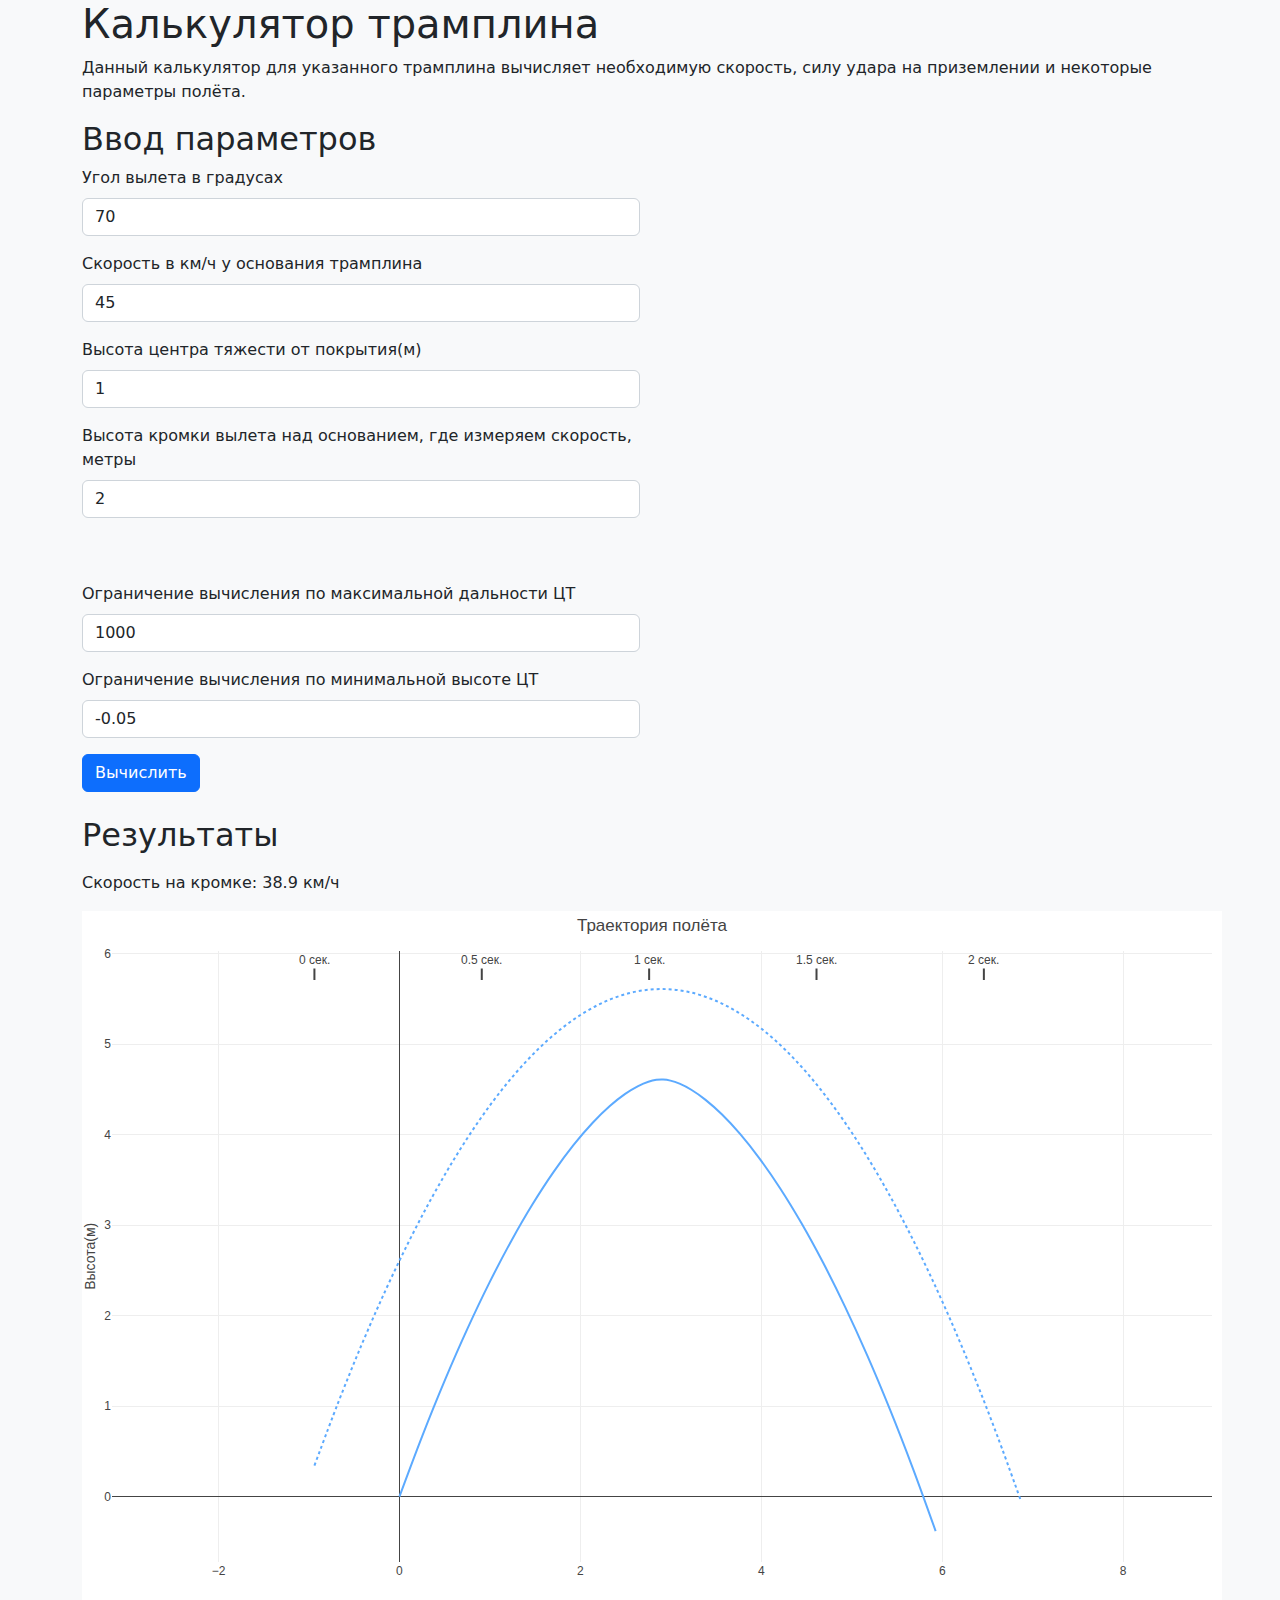
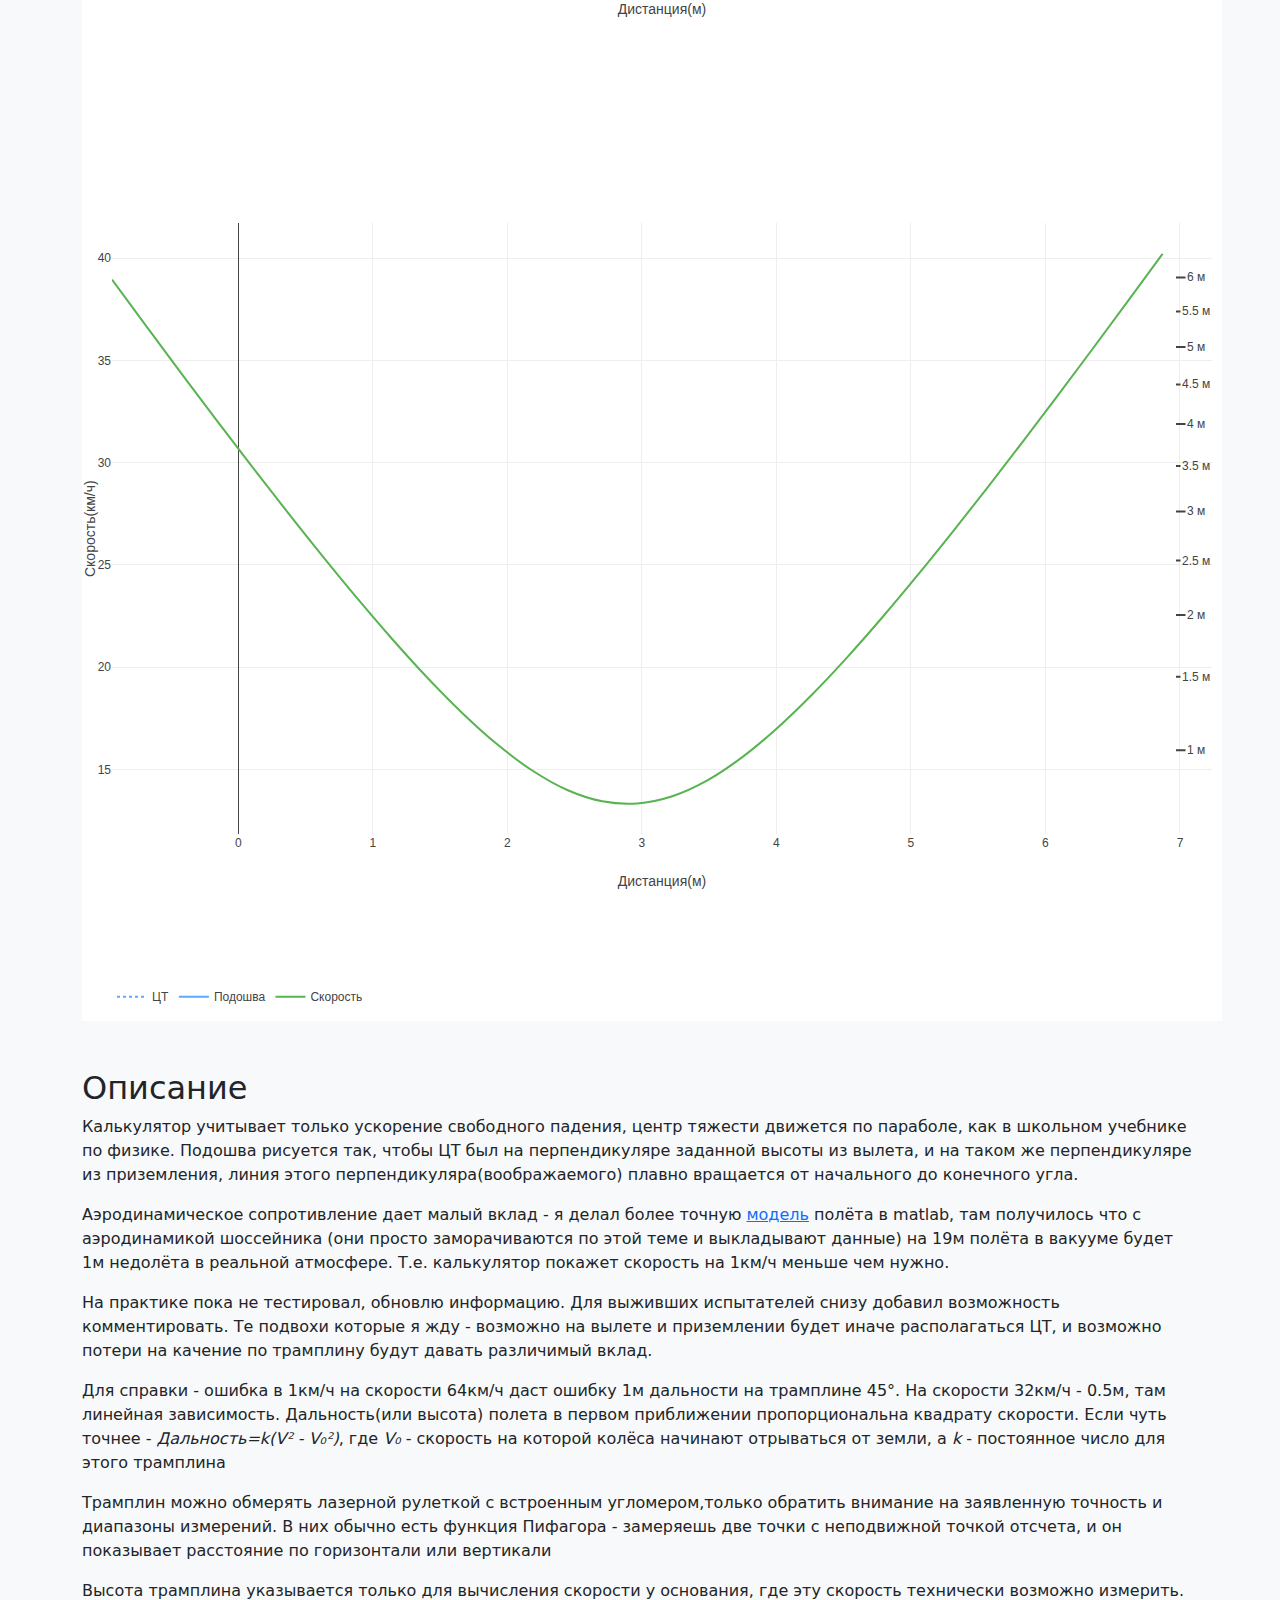
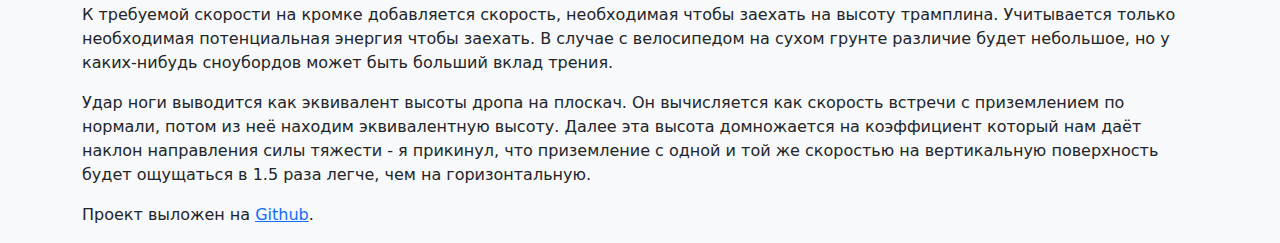
==== details.html @ 56ad5bb2 "Layout вынес в отдельное место" ====
<!doctype html>
<html lang="ru">
<head>
    <meta charset="utf-8">
    <meta name="viewport" content="width=device-width, initial-scale=1">
    <title>Калькулятор трамплина</title>
    <link href="css/bootstrap.min.css" rel="stylesheet">
    <script type="text/javascript" src="js/plotly-2.17.0.min.js"></script>
    <script type="text/javascript" src="js/plotly-locale-ru-latest.js"></script>
    <script type="text/javascript">
        window.addEventListener("orientationchange", function() {
            setTimeout(calculate, 100);
        }, false);

        var G = 9.807;

        function calculate() {
            let rampAngle       = Number(document.getElementById('rampAngle').value);
            let speed           = Number(document.getElementById('speed').value);
            let centerHeight    = Number(document.getElementById('centerHeight').value);
            let rampHeight      = Number(document.getElementById('rampHeight').value);

            let lastX           = Number(document.getElementById('lastX').value);
            let lastY           = Number(document.getElementById('lastY').value);

            rampAngle   = rampAngle * Math.PI/180;

            speed       = speed/3.6;
            speed       = Math.sqrt(speed**2 - 2*G*rampHeight);                     // Падение скорости на трамплине

            let Vhor    = speed * Math.cos(rampAngle);                              // тут смотрим пределы через время
            let t1      = (Math.sin(rampAngle)*centerHeight + lastX)/Vhor;
            let Vvert0  = speed * Math.sin(rampAngle);
            let Hfull   = Math.cos(rampAngle)*centerHeight + Vvert0**2/(2*G) - lastY;
            let t2      = Vvert0/G + Math.sqrt(2*Hfull/G);
            let tres    = Math.min(t1,t2)

            document.getElementById('result_v').innerText   = (speed*3.6).toFixed(1) + " км/ч";

            drawCharts(rampAngle,centerHeight,tres*Vhor,speed);
        }

        function drawCharts(rampAngle,centerHeight,CMDistance,V){
            let steps   = 30;
            let xs = [], ys = [], xsFoot = [], ysFoot = [], speeds = [], tmpX, curAngle, Vvert,tmpV;

            let Vhor    = V * Math.cos(rampAngle);                              // Горизонтальная и начальная вертикальная скорость
            let Vvert0  = V * Math.sin(rampAngle);
            let minV    = V;
            let maxV    = Vhor;

            for(let i = 0; i <= steps; i++){
                tmpX        = (i/steps)*CMDistance;
                xs.push( -Math.sin(rampAngle)*centerHeight + tmpX);
                ys.push(Math.tan(rampAngle)*tmpX - (G/2)*((tmpX**2)/((V*Math.cos(rampAngle))**2)) + Math.cos(rampAngle)*centerHeight);

                Vvert   = Vvert0 - G*(tmpX/Vhor);
                tmpV    = Math.sqrt(Vhor**2 + Vvert**2);
                speeds.push(tmpV*3.6 );
                minV    = Math.min( minV,tmpV);
                maxV    = Math.max( maxV,tmpV);

                curAngle    = Math.atan(Vvert/Vhor) ;
                xsFoot.push(xs.at(-1) + Math.sin(curAngle)*centerHeight);
                ysFoot.push(ys.at(-1) - Math.cos(curAngle)*centerHeight)
            }

            let annotations = [];
            let curT        = 0;
            let annoY       = Math.cos(rampAngle)*centerHeight + Vvert0**2/(2*G) + 0.1;
            let X0          = -Math.sin(rampAngle)*centerHeight;
            do{                                                                     // надписи с секундами
                annotations.push({
                    x: X0 + curT*Vhor ,
                    y: annoY,
                    xref: 'x',
                    yref: 'y',
                    text: curT + ' сек.',
                    showarrow: true,
                    arrowhead: 0,
                    ax: 0,
                    ay: -20
                });
                curT += 0.5;
            }while(curT*Vhor <= CMDistance)

            let annoX   = CMDistance + X0 + 0.1;
            let H       = Math.ceil(minV**2/(2*G)*2)/2;
            while(Math.sqrt(2*G*H) <= maxV) {
                annotations.push({
                    x: annoX,
                    y: Math.sqrt(2*G*H) * 3.6,
                    xref: 'x2',
                    yref: 'y2',
                    text: H + ' м',
                    showarrow: true,
                    arrowhead: 0,
                    ax: 20,
                    ay: 0
                });

                H += 0.5;
            }

            let trajectoryCG = {
                x: xs,
                y: ys,
                mode: 'lines',
                name: 'ЦТ',
                line: {
                    shape: 'spline',
                    dash: 'dot',
                    color: 'rgb(92, 170, 255)',
                    width: 2,
                },
            };

            let trajectoryFoot = {
                x: xsFoot,
                y: ysFoot,
                name: 'Подошва',
                mode: 'lines',
                line: {
                    shape: 'spline',
                    color: 'rgb(92, 170, 255)',
                },
            };

            let speed = {
                x: xs,
                y: speeds,
                mode: 'lines',
                name: 'Скорость',
                line: {
                    shape: 'spline',
                    dash: 'lines',
                    color: 'rgb(88, 179, 81)',
                    width: 2,
                },
                yaxis: 'y2',
                xaxis: 'x2',
            };

            let width   = document.getElementById('mainContainer').scrollWidth;
            let layout  = getLayout(width, annotations);

            let config = {
                scrollZoom: true,
                locale: 'ru',
                displaylogo: false,
                responsive: true,
            }

            Plotly.newPlot("chart", [trajectoryCG, trajectoryFoot, speed], layout ,config);
        }

        function getLayout(width, annotations){
            return {
                grid: {rows: 2, columns: 1, pattern: 'independent'},
                title:"Траектория полёта",
                width: width,
                height: 1.5 * width,
                xaxis: {
                    title: {
                        text: "Дистанция(м)",
                        font: {
                            size: 14,
                        },
                    },
                },
                yaxis: {
                    scaleanchor: "x",
                    scaleratio: 1,
                    title: {
                        text: "Высота(м)",
                        font: {
                            size: 14,
                        },
                    },
                },
                xaxis2: {
                    title: {
                        text: "Дистанция(м)",
                        font: {
                            size: 14,
                        },
                    },
                },
                yaxis2: {
                    title: {
                        text: "Скорость(км/ч)",
                        font: {
                            size: 14,
                        },
                    },
                },
                dragmode: "pan",
                legend: {"orientation": "h"},
                margin: {
                    'l': 30,
                    'r': 10,
                    't': 40,
                    'b': 20,
                },

                annotations: annotations,
            };
        }
    </script>

    <script type="text/javascript" src="https://vk.com/js/api/openapi.js?169"></script>
    <script type="text/javascript">
        VK.init({apiId: 51521172, onlyWidgets: true});
    </script>

    <!-- Yandex.Metrika counter -->
    <script type="text/javascript" >
        (function(m,e,t,r,i,k,a){m[i]=m[i]||function(){(m[i].a=m[i].a||[]).push(arguments)};
            m[i].l=1*new Date();
            for (var j = 0; j < document.scripts.length; j++) {if (document.scripts[j].src === r) { return; }}
            k=e.createElement(t),a=e.getElementsByTagName(t)[0],k.async=1,k.src=r,a.parentNode.insertBefore(k,a)})
        (window, document, "script", "https://mc.yandex.ru/metrika/tag.js", "ym");

        ym(91957766, "init", {
            clickmap:true,
            trackLinks:true,
            accurateTrackBounce:true,
            webvisor:true
        });
    </script>
    <noscript><div><img src="https://mc.yandex.ru/watch/91957766" style="position:absolute; left:-9999px;" alt="" /></div></noscript>
    <!-- /Yandex.Metrika counter -->
</head>
<body class="bg-light" onload="calculate()">
<div class="container-sm" id="mainContainer">
    <h1>Калькулятор трамплина</h1>
    <p>Данный калькулятор для указанного трамплина вычисляет необходимую скорость, силу удара на приземлении и некоторые
    параметры полёта.</p>
    <h2>Ввод параметров</h2>
    <form>
        <div class="mb-3 col-md-9 col-lg-8 col-xl-6">
            <label for="rampAngle" class="form-label">Угол вылета в градусах</label>
            <input type="number" class="form-control" id="rampAngle" value="70">
        </div>
        <div class="mb-3 col-md-9 col-lg-8 col-xl-6">
            <label for="speed" class="form-label">Скорость в км/ч у основания трамплина</label>
            <input type="number" class="form-control" id="speed" value="45">
        </div>
        <div class="mb-3 col-md-9 col-lg-8 col-xl-6">
            <label for="centerHeight" class="form-label">Высота центра тяжести от покрытия(м)</label>
            <input type="number" class="form-control" id="centerHeight" value="1">
        </div>
        <div class="mb-3 col-md-9 col-lg-8 col-xl-6">
            <label for="rampHeight" class="form-label">Высота кромки вылета над основанием, где измеряем скорость, метры</label>
            <input type="number" class="form-control" id="rampHeight" value="2">
        </div>

        <br><br>
        <div class="mb-3 col-md-9 col-lg-8 col-xl-6">
            <label for="lastX" class="form-label">Ограничение вычисления по максимальной дальности ЦТ</label>
            <input type="number" class="form-control" id="lastX" value="1000">
        </div>
        <div class="mb-3 col-md-9 col-lg-8 col-xl-6">
            <label for="lastY" class="form-label">Ограничение вычисления по минимальной высоте ЦТ</label>
            <input type="number" class="form-control" id="lastY" value="-0.05">
        </div>
        <button type="button" class="btn btn-primary" onclick="calculate();">Вычислить</button>
    </form>

    <h2 class="mt-4">Результаты</h2>

    <div class="mt-3 mb-3"> Скорость на кромке: <span id="result_v"></span></div>

    <div id="chart" class="mb-5"></div>

    <h2 class="mt-4">Описание</h2>
    <p>Калькулятор учитывает только ускорение свободного падения, центр тяжести движется по параболе, как в школьном
    учебнике по физике. Подошва рисуется так, чтобы ЦТ был на перпендикуляре заданной высоты из вылета, и на таком же
    перпендикуляре из приземления, линия этого перпендикуляра(воображаемого) плавно вращается от начального до конечного
    угла.</p>

    <p>Аэродинамическое сопротивление дает малый вклад - я делал более точную
    <a href="https://github.com/notdest/jump-trajectory" target="_blank">модель</a> полёта в matlab, там получилось что
    с аэродинамикой шоссейника (они просто заморачиваются по этой теме и выкладывают данные) на 19м полёта в вакууме будет
    1м недолёта в реальной атмосфере. Т.е. калькулятор покажет скорость на 1км/ч меньше чем нужно.</p>

    <p>На практике пока не тестировал, обновлю информацию. Для выживших испытателей снизу добавил возможность комментировать.
    Те подвохи которые я жду - возможно на вылете и приземлении будет иначе располагаться ЦТ, и возможно потери на качение
    по трамплину будут давать различимый вклад.</p>

    <p>Для справки - ошибка в 1км/ч на скорости 64км/ч даст ошибку 1м дальности на трамплине 45°. На скорости 32км/ч -
    0.5м, там линейная зависимость. Дальность(или высота) полета в первом приближении пропорциональна квадрату скорости.
    Если чуть точнее - <i>Дальность=k(V² - V₀²)</i>, где <i>V₀</i> - скорость на которой колёса начинают отрываться от
    земли, а <i>k</i> - постоянное число для этого трамплина</p>

    <p>Трамплин можно обмерять лазерной рулеткой с встроенным угломером,только обратить внимание на заявленную
    точность и диапазоны измерений. В них обычно есть функция Пифагора - замеряешь две точки с неподвижной точкой отсчета,
    и он показывает расстояние по горизонтали или вертикали</p>

    <p>Высота трамплина указывается только для вычисления скорости у основания, где эту скорость технически возможно измерить.
    К требуемой скорости на кромке добавляется скорость, необходимая чтобы заехать на высоту трамплина. Учитывается
    только необходимая потенциальная энергия чтобы заехать. В случае с велосипедом на сухом грунте различие будет
    небольшое, но у каких-нибудь сноубордов может быть больший вклад трения.</p>

    <p>Удар ноги выводится как эквивалент высоты дропа на плоскач. Он вычисляется как скорость встречи с приземлением
    по нормали, потом из неё находим эквивалентную высоту. Далее эта высота домножается на коэффициент который нам даёт
    наклон направления силы тяжести - я прикинул, что приземление с одной и той же скоростью на вертикальную поверхность
    будет ощущаться в 1.5 раза легче, чем на горизонтальную.</p>

    <p>Проект выложен на <a href="https://github.com/notdest/notdest.github.io" target="_blank">Github</a>.</p>

    <div id="vk_comments"></div>
    <script type="text/javascript">
        VK.Widgets.Comments("vk_comments", {limit: 50, attach: "*"});
    </script>

</div>
<script src="js/bootstrap.bundle.min.js"></script>
</body>
</html>
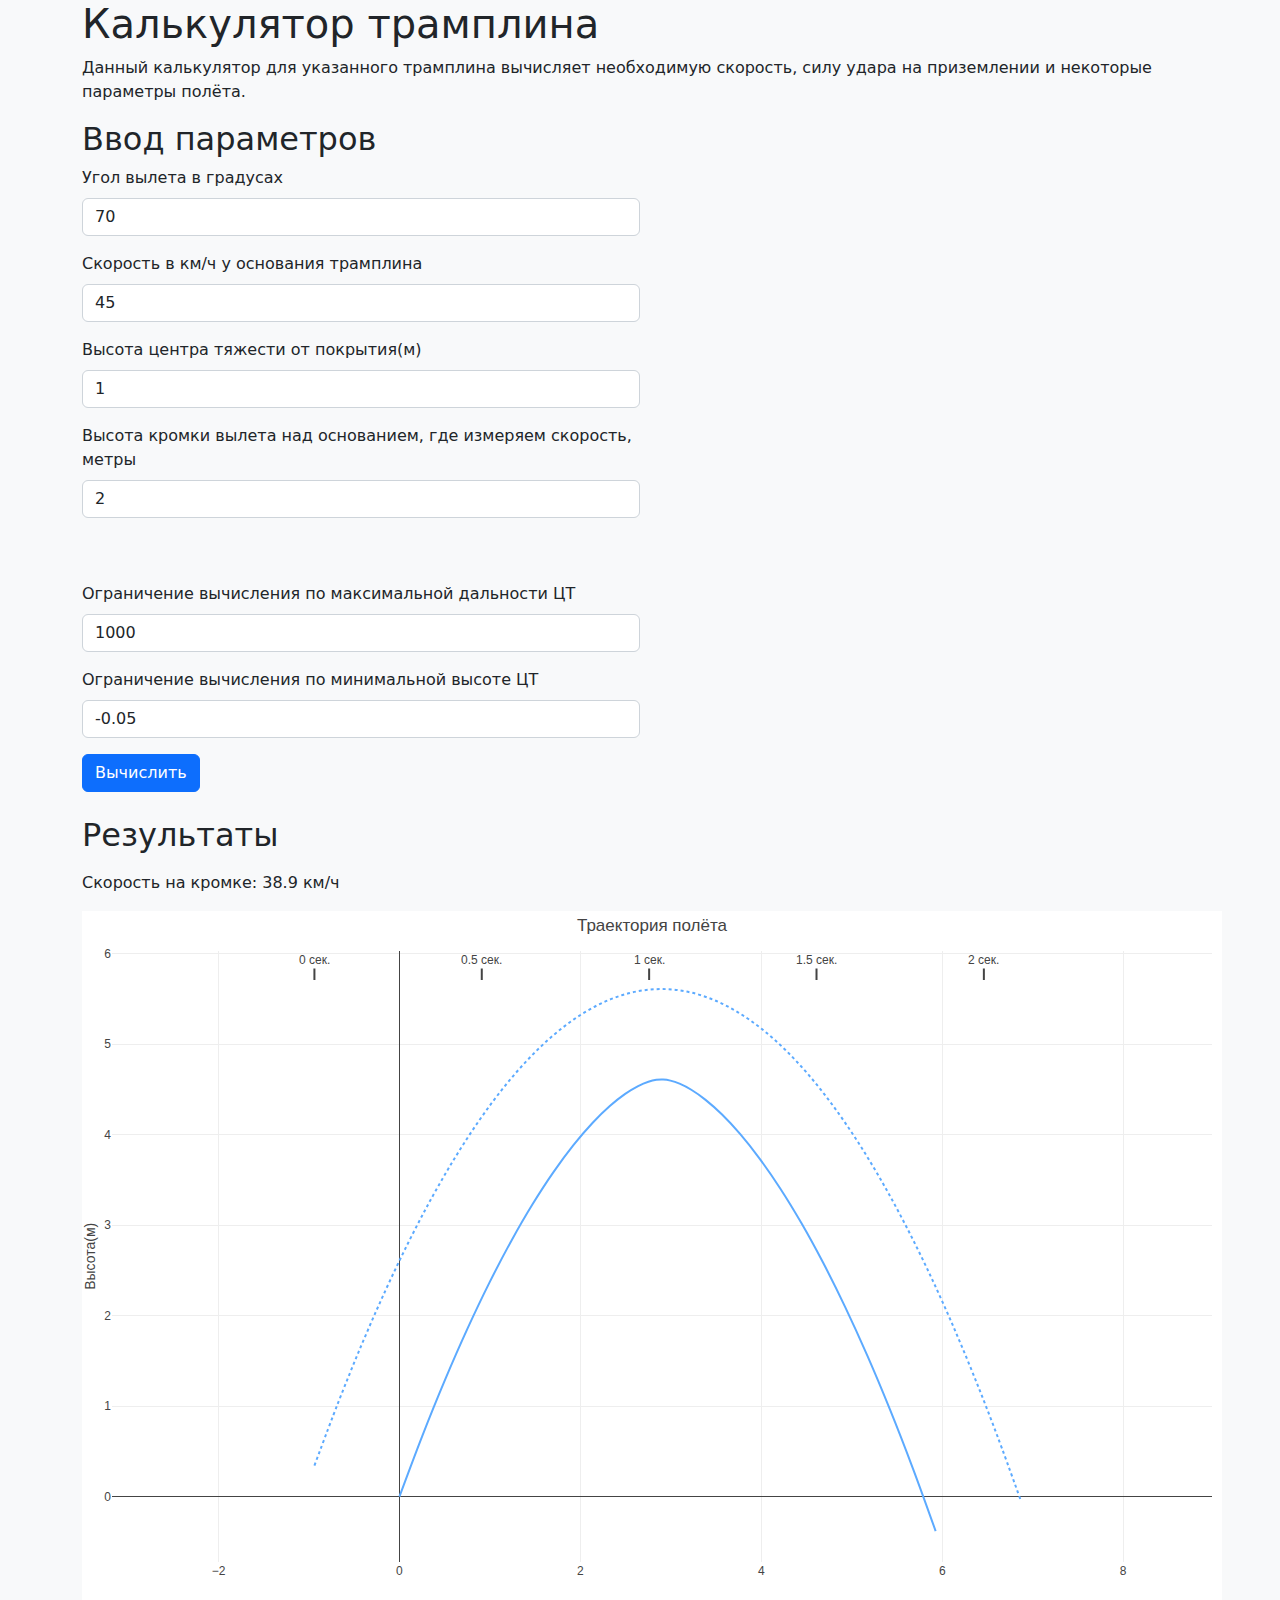
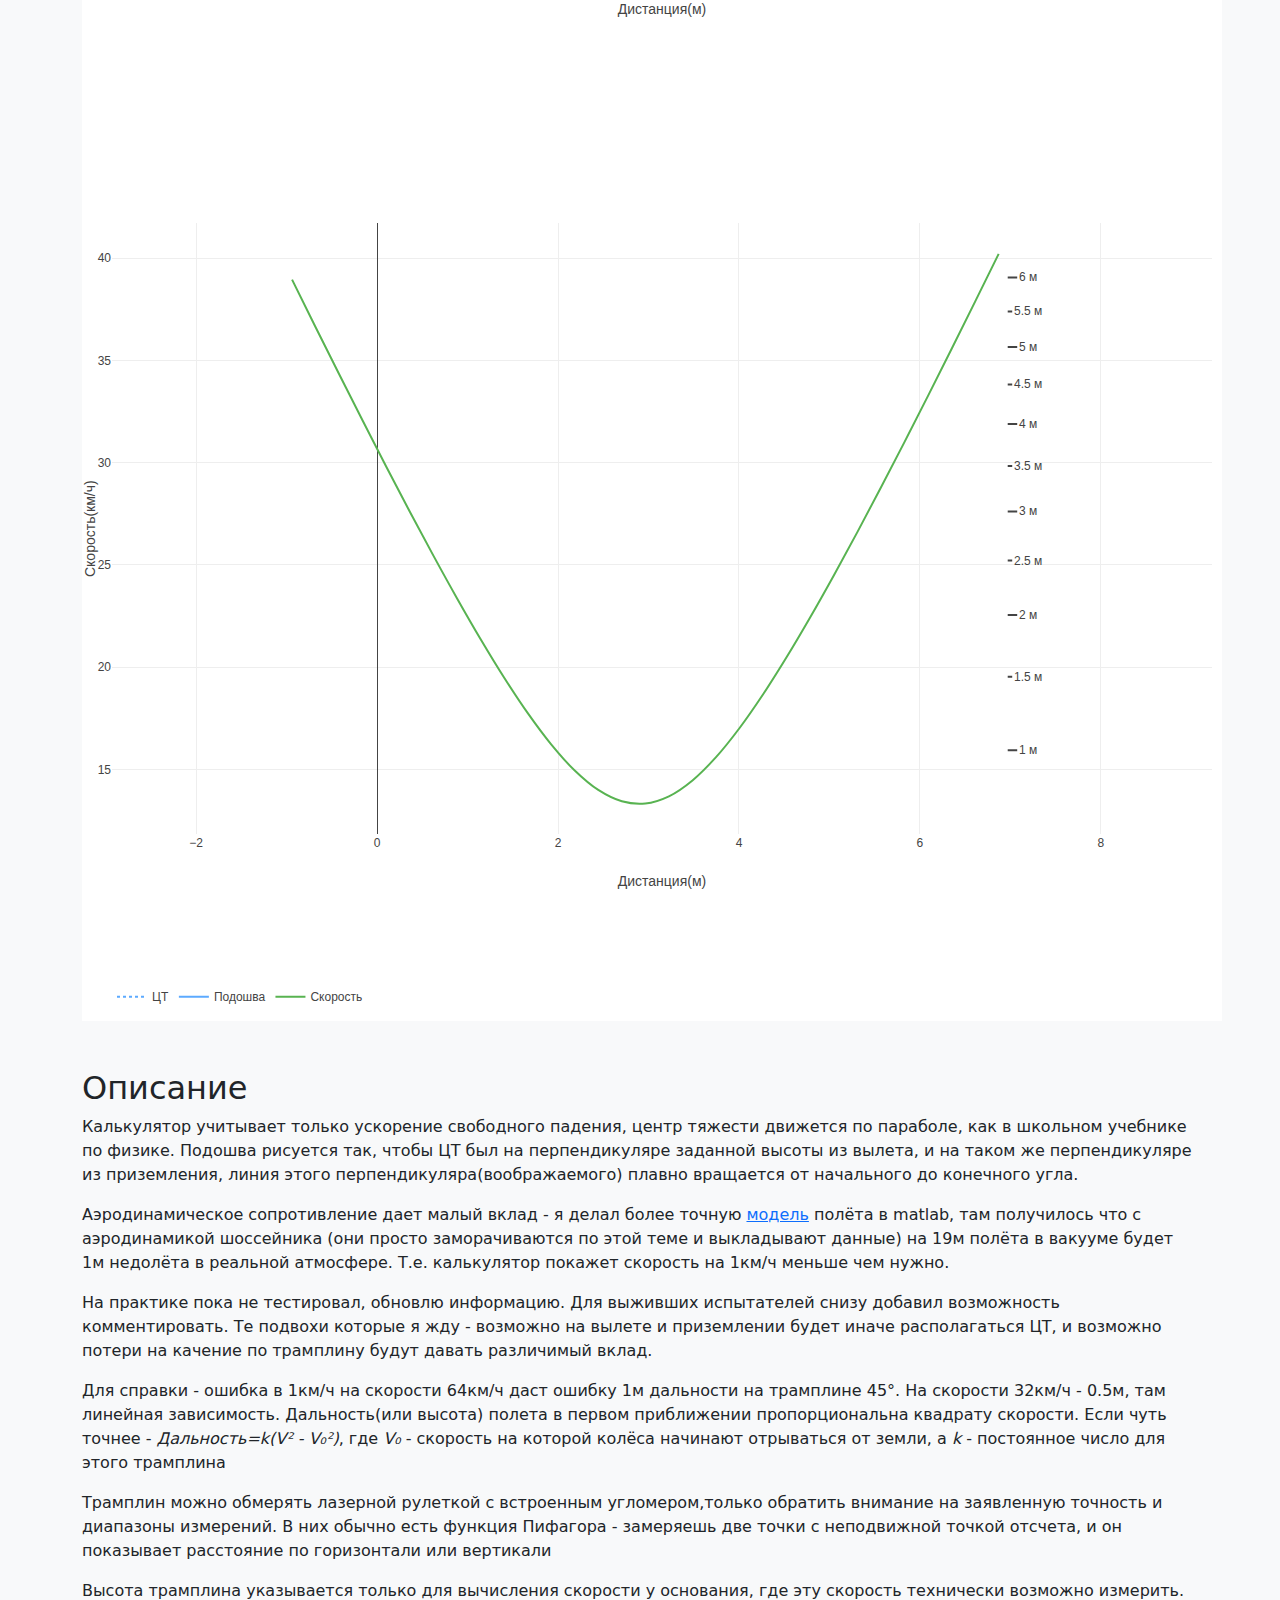
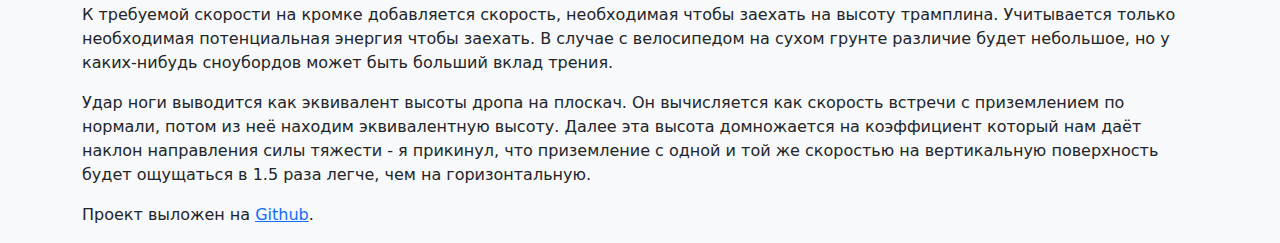
==== commit 62f32ea1: "Скорость в одном масштабе с траекторией" ====
--- a/details.html
+++ b/details.html
@@ -42,7 +42,7 @@
 
         function drawCharts(rampAngle,centerHeight,CMDistance,V){
             let steps   = 30;
-            let xs = [], ys = [], xsFoot = [], ysFoot = [], speeds = [], tmpX, curAngle, Vvert,tmpV;
+            let xs = [], ys = [], ts = [], xsFoot = [], ysFoot = [], speeds = [], tmpX, curAngle, Vvert,tmpV;
 
             let Vhor    = V * Math.cos(rampAngle);                              // Горизонтальная и начальная вертикальная скорость
             let Vvert0  = V * Math.sin(rampAngle);
@@ -53,6 +53,7 @@
                 tmpX        = (i/steps)*CMDistance;
                 xs.push( -Math.sin(rampAngle)*centerHeight + tmpX);
                 ys.push(Math.tan(rampAngle)*tmpX - (G/2)*((tmpX**2)/((V*Math.cos(rampAngle))**2)) + Math.cos(rampAngle)*centerHeight);
+                ts.push(Math.round(tmpX/Vhor*100)/100);
 
                 Vvert   = Vvert0 - G*(tmpX/Vhor);
                 tmpV    = Math.sqrt(Vhor**2 + Vvert**2);
@@ -65,6 +66,77 @@
                 ysFoot.push(ys.at(-1) - Math.cos(curAngle)*centerHeight)
             }
 
+            let annotations = getAnnotations(rampAngle, centerHeight, Vvert0, Vhor, minV, maxV, CMDistance);
+
+            let trajectoryCG = {
+                x: xs,
+                y: ys,
+                mode: 'lines',
+                name: 'ЦТ',
+                line: {
+                    shape: 'spline',
+                    dash: 'dot',
+                    color: 'rgb(92, 170, 255)',
+                    width: 2,
+                },
+                hovertemplate:  "<b>ЦТ</b><br>" +
+                                "Дальность: %{x:.2f} м<br>" +
+                                "Высота: %{y:.2f} м<br>" +
+                                "Время: %{text} с<extra></extra>",
+                text: ts,
+            };
+
+            let trajectoryFoot = {
+                x: xsFoot,
+                y: ysFoot,
+                name: 'Подошва',
+                mode: 'lines',
+                line: {
+                    shape: 'spline',
+                    color: 'rgb(92, 170, 255)',
+                },
+                hovertemplate:  "<b>Подошва</b><br>" +
+                                "Дальность: %{x:.2f} м<br>" +
+                                "Высота: %{y:.2f} м<br>" +
+                                "Время: %{text} с<extra></extra>",
+                text: ts,
+            };
+
+            let speed = {
+                x: xs,
+                y: speeds,
+                mode: 'lines',
+                name: 'Скорость',
+                line: {
+                    shape: 'spline',
+                    dash: 'lines',
+                    color: 'rgb(88, 179, 81)',
+                    width: 2,
+                },
+                yaxis: 'y2',
+                xaxis: 'x2',
+                hovertemplate:  "<b>Скорость</b><br>" +
+                                "Скорость: %{y:.2f} км/ч<br>" +
+                                "Дальность: %{x:.2f} м<br>" +
+                                "Время: %{text} с<extra></extra>",
+                text: ts,
+            };
+
+            let width   = document.getElementById('mainContainer').scrollWidth;
+            let layout  = getLayout(width, annotations);
+
+            let config = {
+                scrollZoom: true,
+                locale: 'ru',
+                displaylogo: false,
+                responsive: true,
+            }
+
+            Plotly.newPlot("chart", [trajectoryCG, trajectoryFoot, speed], layout ,config);
+        }
+
+        // Функция рисует на графике метки с секундами и эквивалентной высотой
+        function getAnnotations(rampAngle, centerHeight, Vvert0, Vhor, minV, maxV, CMDistance){
             let annotations = [];
             let curT        = 0;
             let annoY       = Math.cos(rampAngle)*centerHeight + Vvert0**2/(2*G) + 0.1;
@@ -84,7 +156,7 @@
                 curT += 0.5;
             }while(curT*Vhor <= CMDistance)
 
-            let annoX   = CMDistance + X0 + 0.1;
+            let annoX   = CMDistance + X0 + 0.1;                                    // надписи с метрами
             let H       = Math.ceil(minV**2/(2*G)*2)/2;
             while(Math.sqrt(2*G*H) <= maxV) {
                 annotations.push({
@@ -102,58 +174,10 @@
                 H += 0.5;
             }
 
-            let trajectoryCG = {
-                x: xs,
-                y: ys,
-                mode: 'lines',
-                name: 'ЦТ',
-                line: {
-                    shape: 'spline',
-                    dash: 'dot',
-                    color: 'rgb(92, 170, 255)',
-                    width: 2,
-                },
-            };
-
-            let trajectoryFoot = {
-                x: xsFoot,
-                y: ysFoot,
-                name: 'Подошва',
-                mode: 'lines',
-                line: {
-                    shape: 'spline',
-                    color: 'rgb(92, 170, 255)',
-                },
-            };
-
-            let speed = {
-                x: xs,
-                y: speeds,
-                mode: 'lines',
-                name: 'Скорость',
-                line: {
-                    shape: 'spline',
-                    dash: 'lines',
-                    color: 'rgb(88, 179, 81)',
-                    width: 2,
-                },
-                yaxis: 'y2',
-                xaxis: 'x2',
-            };
-
-            let width   = document.getElementById('mainContainer').scrollWidth;
-            let layout  = getLayout(width, annotations);
-
-            let config = {
-                scrollZoom: true,
-                locale: 'ru',
-                displaylogo: false,
-                responsive: true,
-            }
-
-            Plotly.newPlot("chart", [trajectoryCG, trajectoryFoot, speed], layout ,config);
+            return annotations;
         }
 
+        // Почти все настройки графика здесь - оси/легенды/заголовки и тд
         function getLayout(width, annotations){
             return {
                 grid: {rows: 2, columns: 1, pattern: 'independent'},
@@ -179,6 +203,7 @@
                     },
                 },
                 xaxis2: {
+                    scaleanchor: "x",
                     title: {
                         text: "Дистанция(м)",
                         font: {
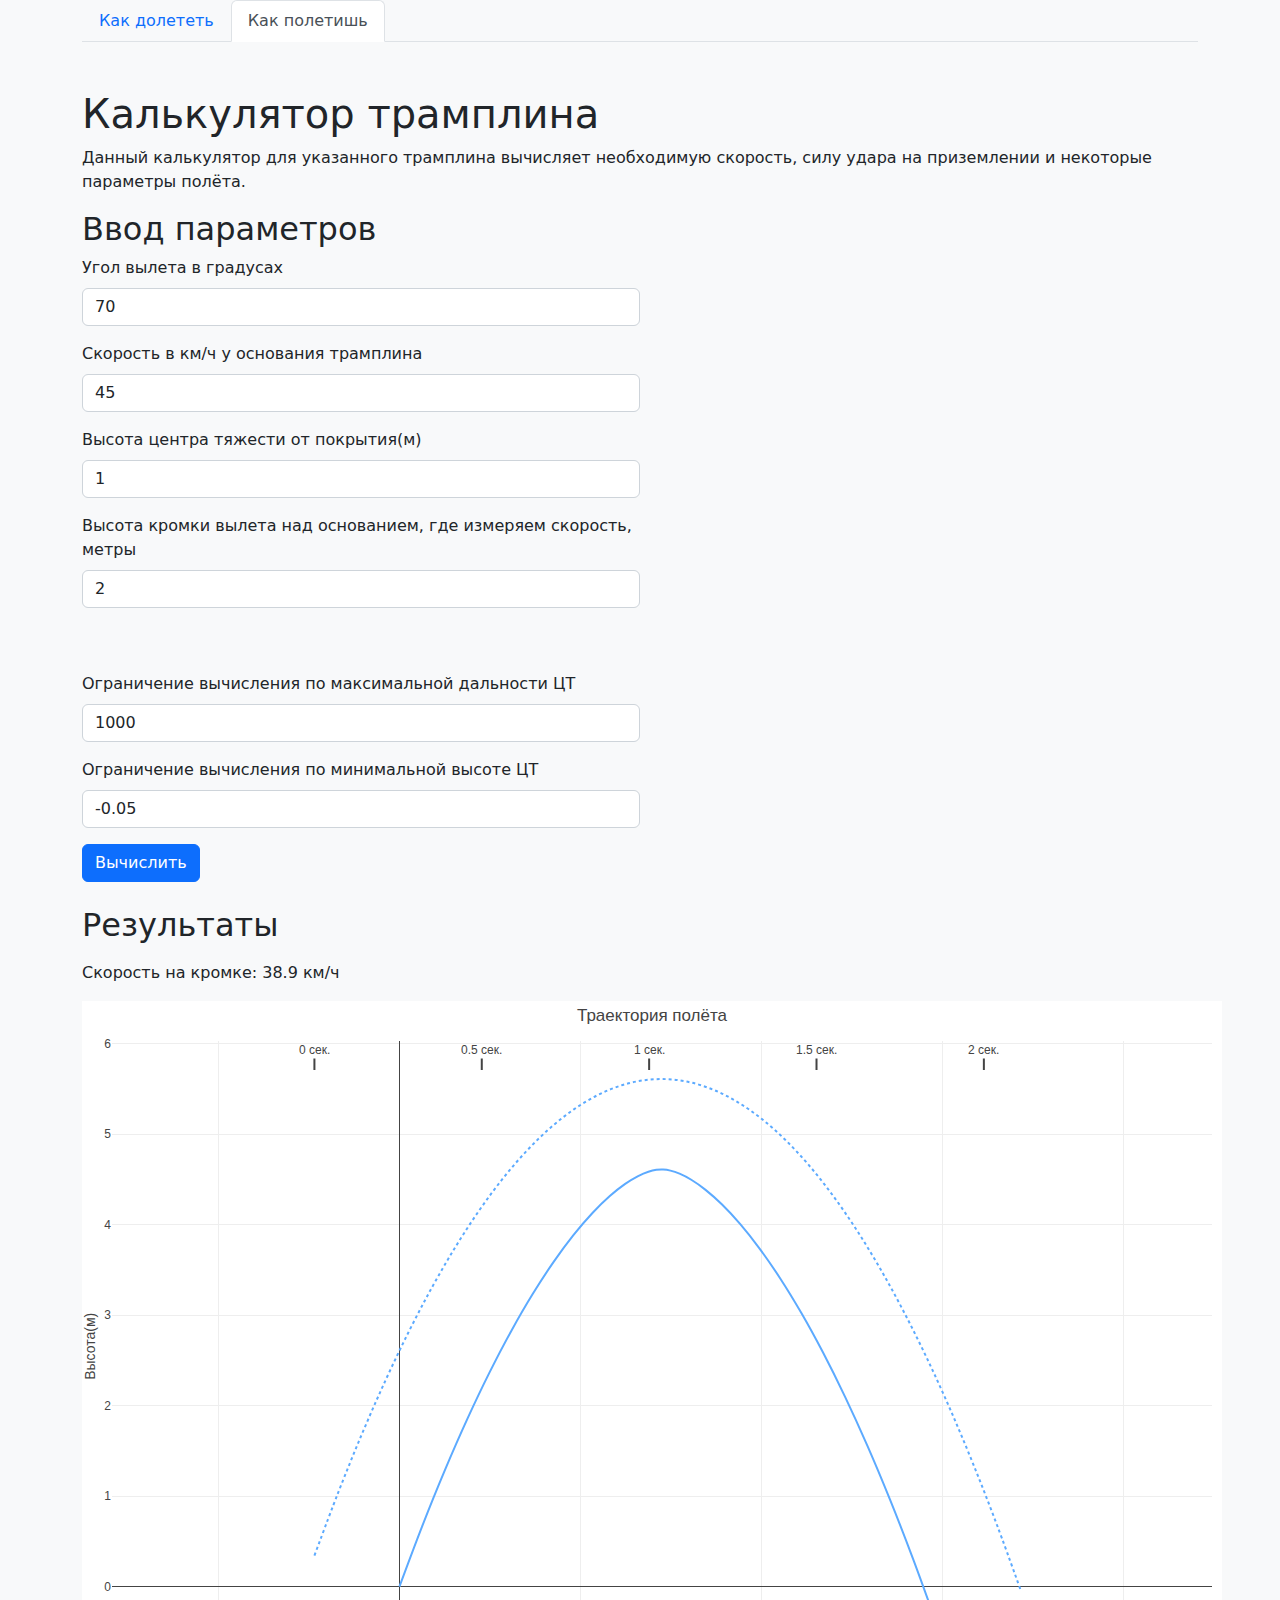
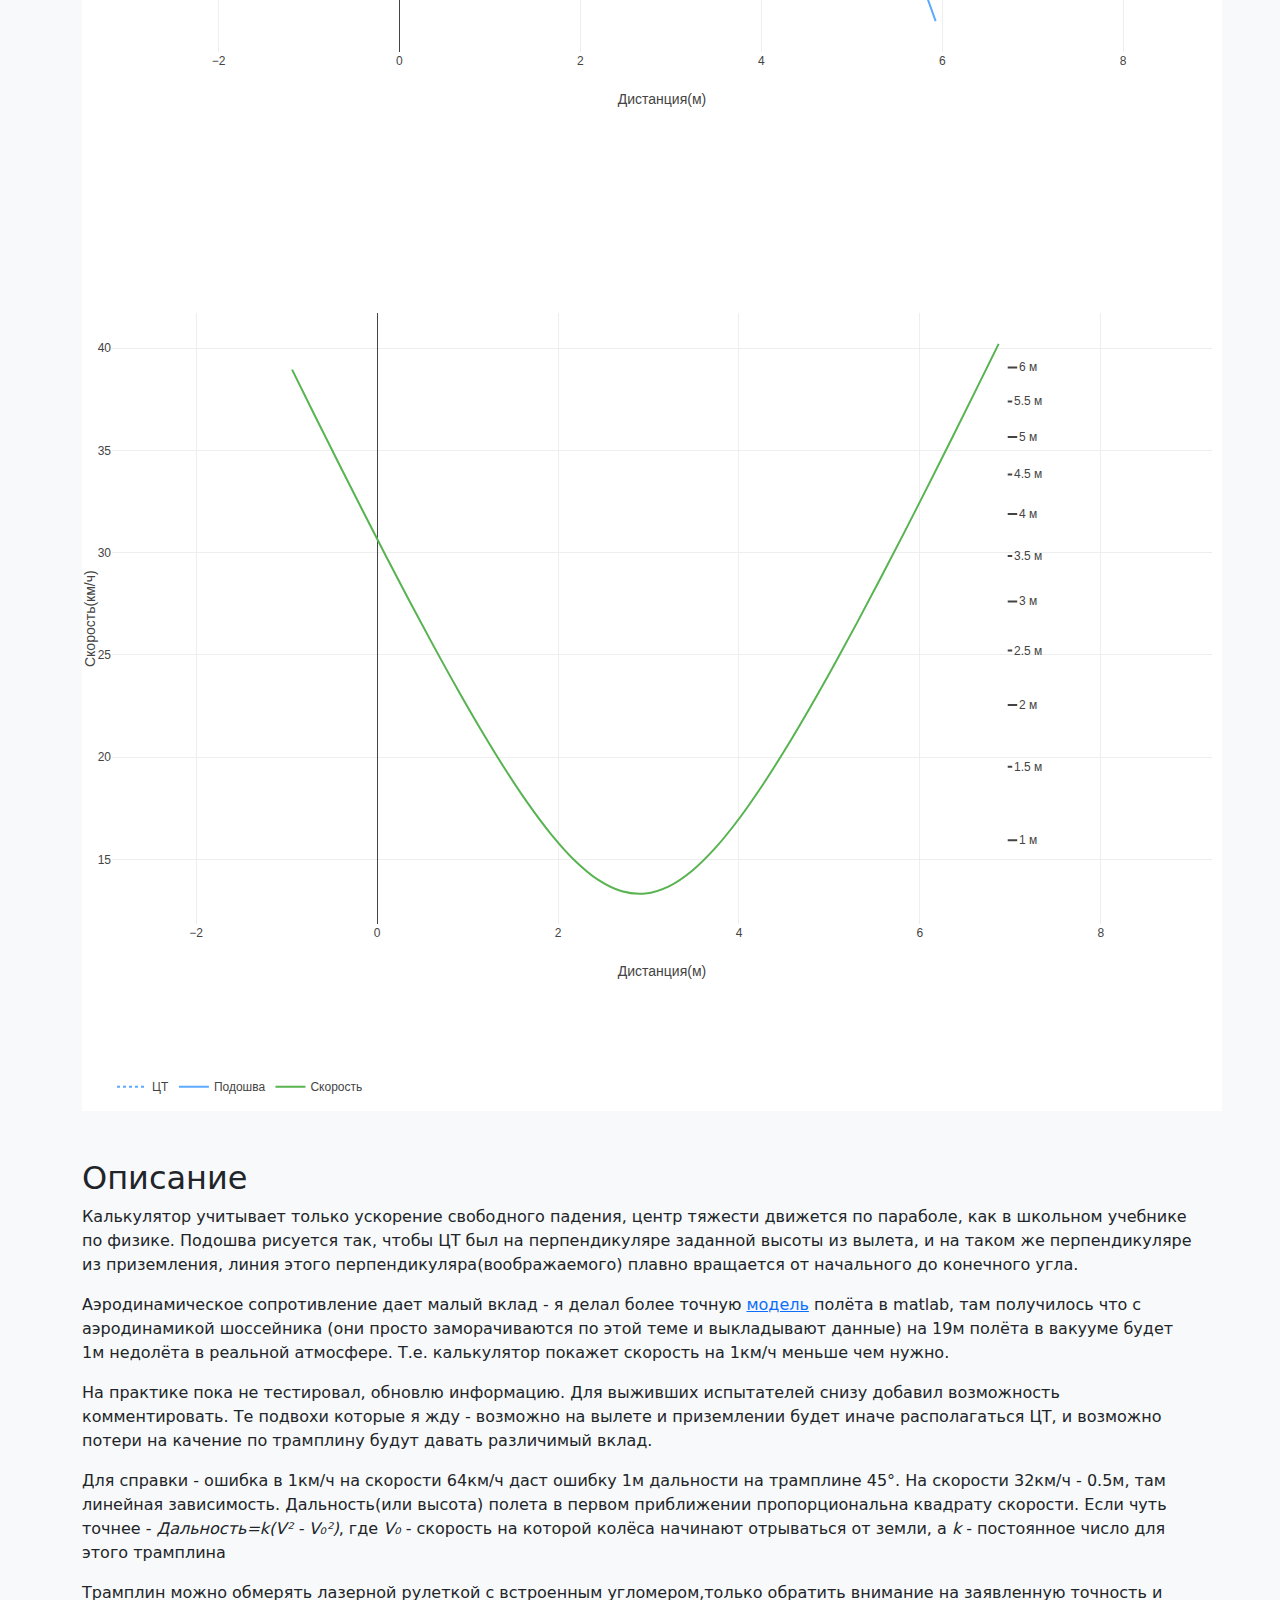
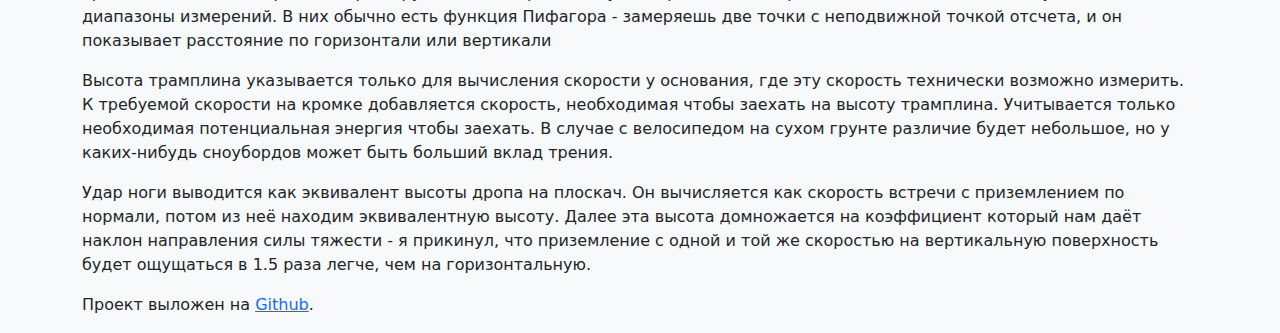
==== commit be35f350: "Навигация" ====
--- a/details.html
+++ b/details.html
@@ -258,7 +258,17 @@
 </head>
 <body class="bg-light" onload="calculate()">
 <div class="container-sm" id="mainContainer">
-    <h1>Калькулятор трамплина</h1>
+
+    <ul class="nav nav-tabs">
+        <li class="nav-item">
+            <a class="nav-link" href="/index.html">Как долететь</a>
+        </li>
+        <li class="nav-item">
+            <a class="nav-link active" aria-current="page" href="/details.html">Как полетишь</a>
+        </li>
+    </ul>
+
+    <h1 class="mt-5">Калькулятор трамплина</h1>
     <p>Данный калькулятор для указанного трамплина вычисляет необходимую скорость, силу удара на приземлении и некоторые
     параметры полёта.</p>
     <h2>Ввод параметров</h2>
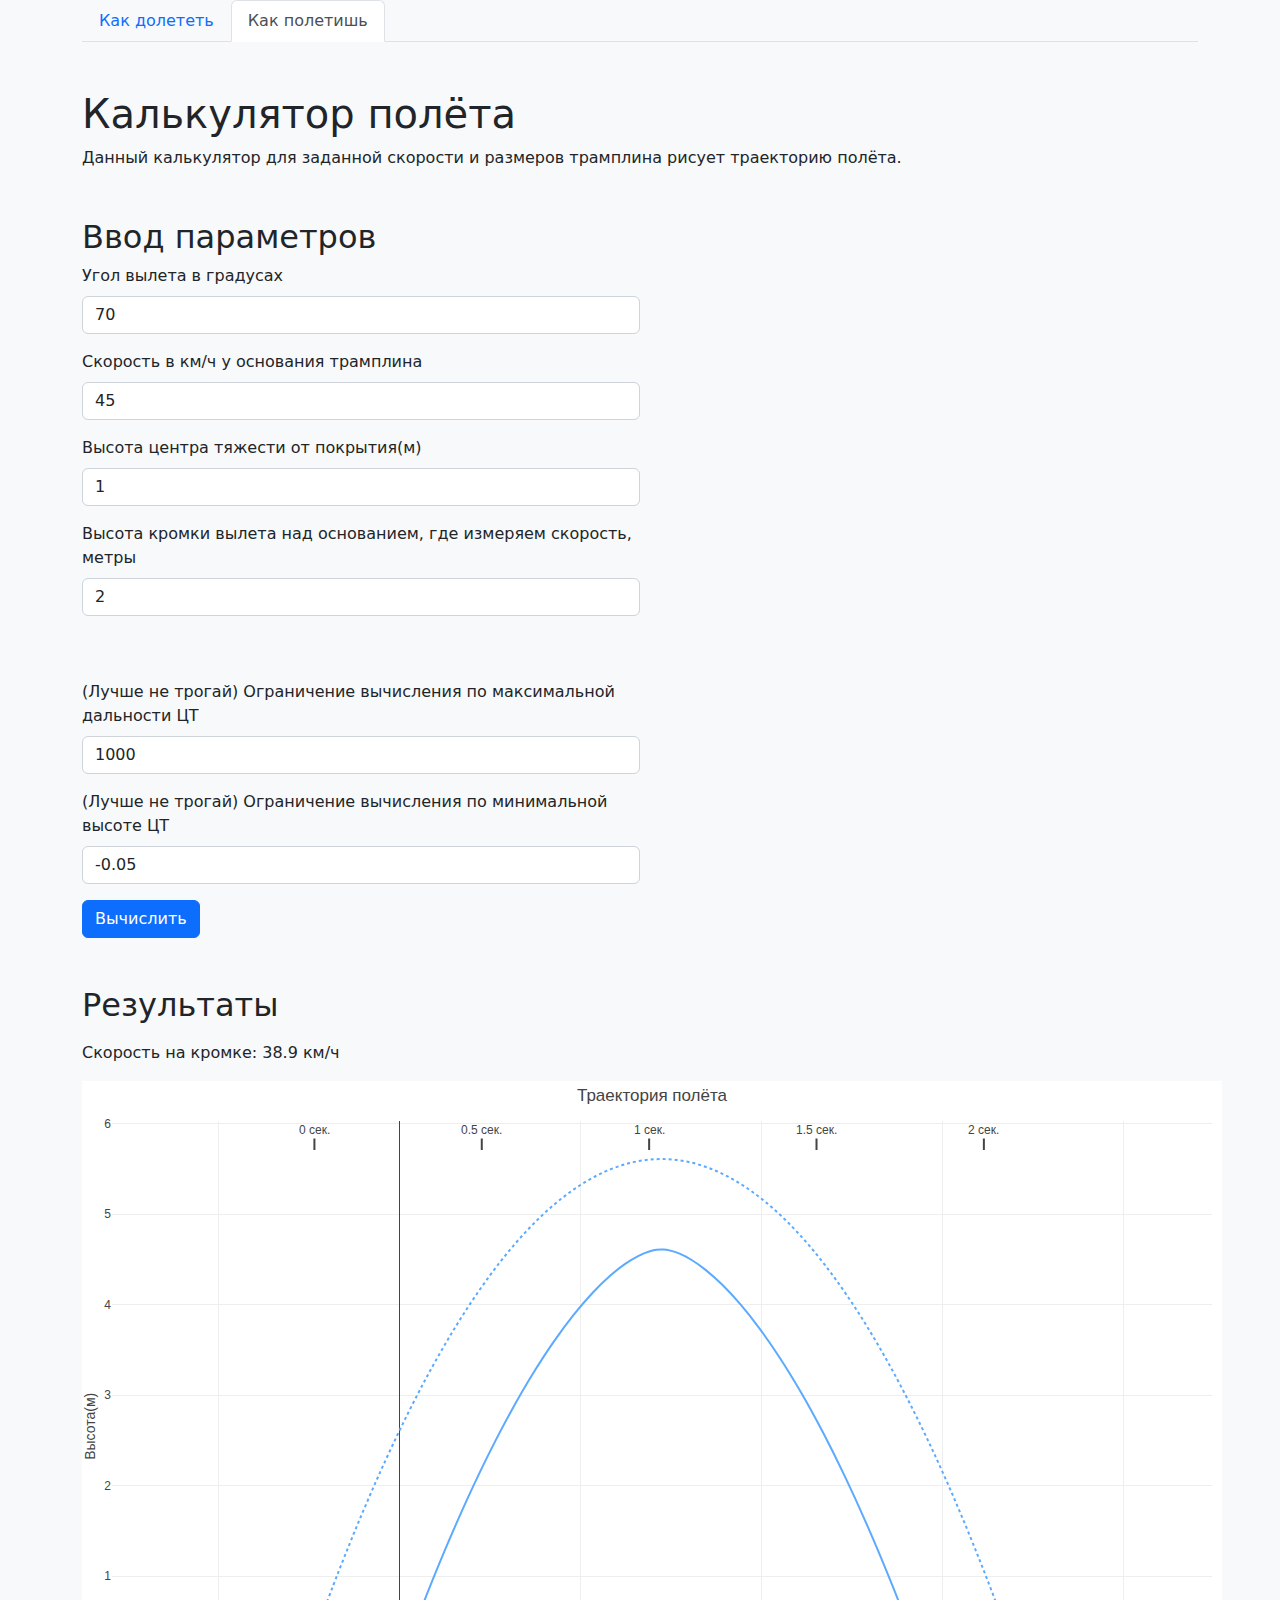
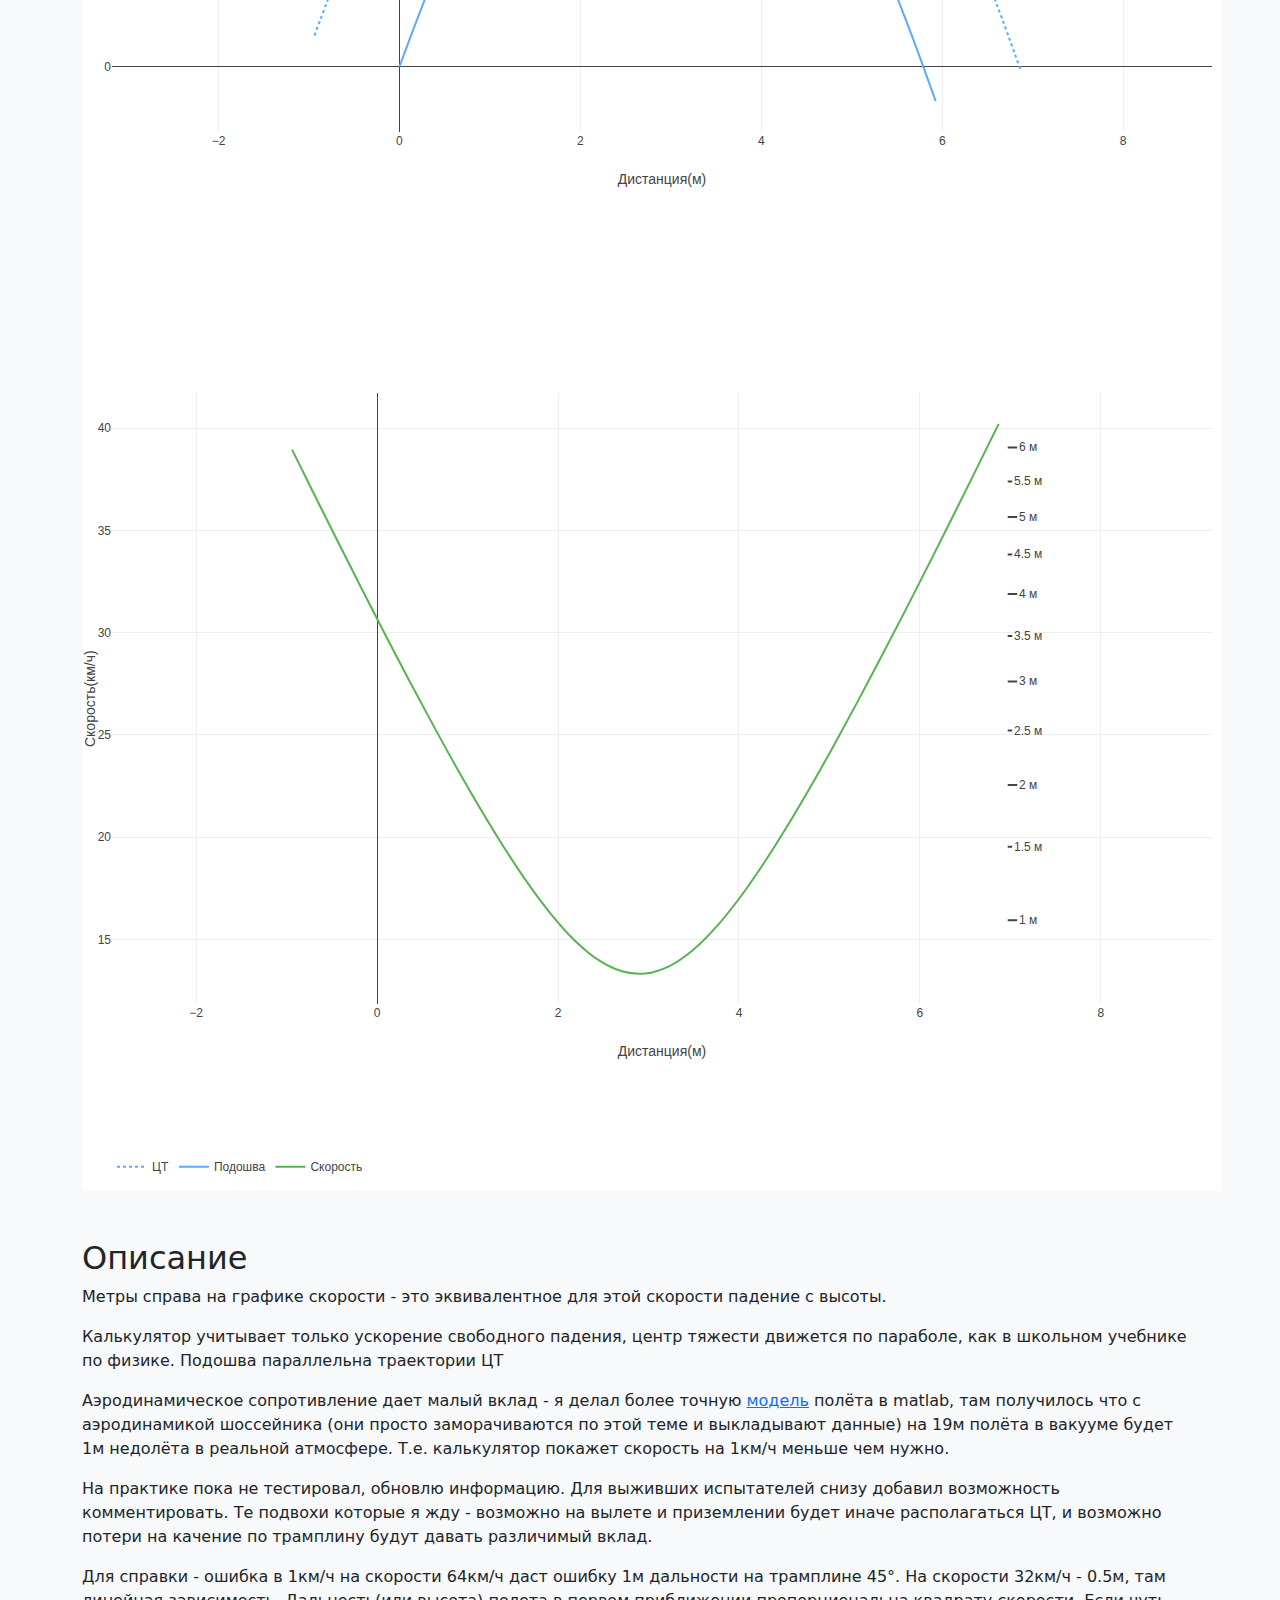
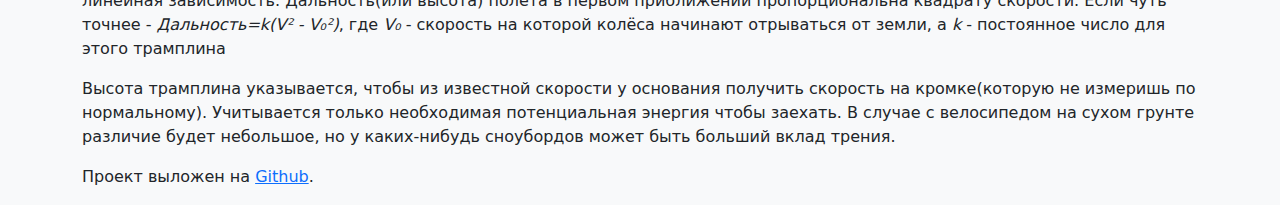
==== commit 76987f8d: "Поправил описание" ====
--- a/details.html
+++ b/details.html
@@ -268,10 +268,9 @@
         </li>
     </ul>
 
-    <h1 class="mt-5">Калькулятор трамплина</h1>
-    <p>Данный калькулятор для указанного трамплина вычисляет необходимую скорость, силу удара на приземлении и некоторые
-    параметры полёта.</p>
-    <h2>Ввод параметров</h2>
+    <h1 class="mt-5">Калькулятор полёта</h1>
+    <p>Данный калькулятор для заданной скорости и размеров трамплина рисует траекторию полёта.</p>
+    <h2 class="mt-5">Ввод параметров</h2>
     <form>
         <div class="mb-3 col-md-9 col-lg-8 col-xl-6">
             <label for="rampAngle" class="form-label">Угол вылета в градусах</label>
@@ -292,27 +291,27 @@
 
         <br><br>
         <div class="mb-3 col-md-9 col-lg-8 col-xl-6">
-            <label for="lastX" class="form-label">Ограничение вычисления по максимальной дальности ЦТ</label>
+            <label for="lastX" class="form-label">(Лучше не трогай) Ограничение вычисления по максимальной дальности ЦТ</label>
             <input type="number" class="form-control" id="lastX" value="1000">
         </div>
         <div class="mb-3 col-md-9 col-lg-8 col-xl-6">
-            <label for="lastY" class="form-label">Ограничение вычисления по минимальной высоте ЦТ</label>
+            <label for="lastY" class="form-label">(Лучше не трогай) Ограничение вычисления по минимальной высоте ЦТ</label>
             <input type="number" class="form-control" id="lastY" value="-0.05">
         </div>
         <button type="button" class="btn btn-primary" onclick="calculate();">Вычислить</button>
     </form>
 
-    <h2 class="mt-4">Результаты</h2>
+    <h2 class="mt-5">Результаты</h2>
 
     <div class="mt-3 mb-3"> Скорость на кромке: <span id="result_v"></span></div>
 
     <div id="chart" class="mb-5"></div>
 
     <h2 class="mt-4">Описание</h2>
+    <p>Метры справа на графике скорости - это эквивалентное для этой скорости падение с высоты.</p>
+
     <p>Калькулятор учитывает только ускорение свободного падения, центр тяжести движется по параболе, как в школьном
-    учебнике по физике. Подошва рисуется так, чтобы ЦТ был на перпендикуляре заданной высоты из вылета, и на таком же
-    перпендикуляре из приземления, линия этого перпендикуляра(воображаемого) плавно вращается от начального до конечного
-    угла.</p>
+    учебнике по физике. Подошва параллельна траектории ЦТ</p>
 
     <p>Аэродинамическое сопротивление дает малый вклад - я делал более точную
     <a href="https://github.com/notdest/jump-trajectory" target="_blank">модель</a> полёта в matlab, там получилось что
@@ -328,19 +327,9 @@
     Если чуть точнее - <i>Дальность=k(V² - V₀²)</i>, где <i>V₀</i> - скорость на которой колёса начинают отрываться от
     земли, а <i>k</i> - постоянное число для этого трамплина</p>
 
-    <p>Трамплин можно обмерять лазерной рулеткой с встроенным угломером,только обратить внимание на заявленную
-    точность и диапазоны измерений. В них обычно есть функция Пифагора - замеряешь две точки с неподвижной точкой отсчета,
-    и он показывает расстояние по горизонтали или вертикали</p>
-
-    <p>Высота трамплина указывается только для вычисления скорости у основания, где эту скорость технически возможно измерить.
-    К требуемой скорости на кромке добавляется скорость, необходимая чтобы заехать на высоту трамплина. Учитывается
-    только необходимая потенциальная энергия чтобы заехать. В случае с велосипедом на сухом грунте различие будет
-    небольшое, но у каких-нибудь сноубордов может быть больший вклад трения.</p>
-
-    <p>Удар ноги выводится как эквивалент высоты дропа на плоскач. Он вычисляется как скорость встречи с приземлением
-    по нормали, потом из неё находим эквивалентную высоту. Далее эта высота домножается на коэффициент который нам даёт
-    наклон направления силы тяжести - я прикинул, что приземление с одной и той же скоростью на вертикальную поверхность
-    будет ощущаться в 1.5 раза легче, чем на горизонтальную.</p>
+    <p>Высота трамплина указывается, чтобы из известной скорости у основания получить скорость на кромке(которую не
+    измеришь по нормальному). Учитывается только необходимая потенциальная энергия чтобы заехать. В случае с велосипедом
+    на сухом грунте различие будет небольшое, но у каких-нибудь сноубордов может быть больший вклад трения.</p>
 
     <p>Проект выложен на <a href="https://github.com/notdest/notdest.github.io" target="_blank">Github</a>.</p>
 
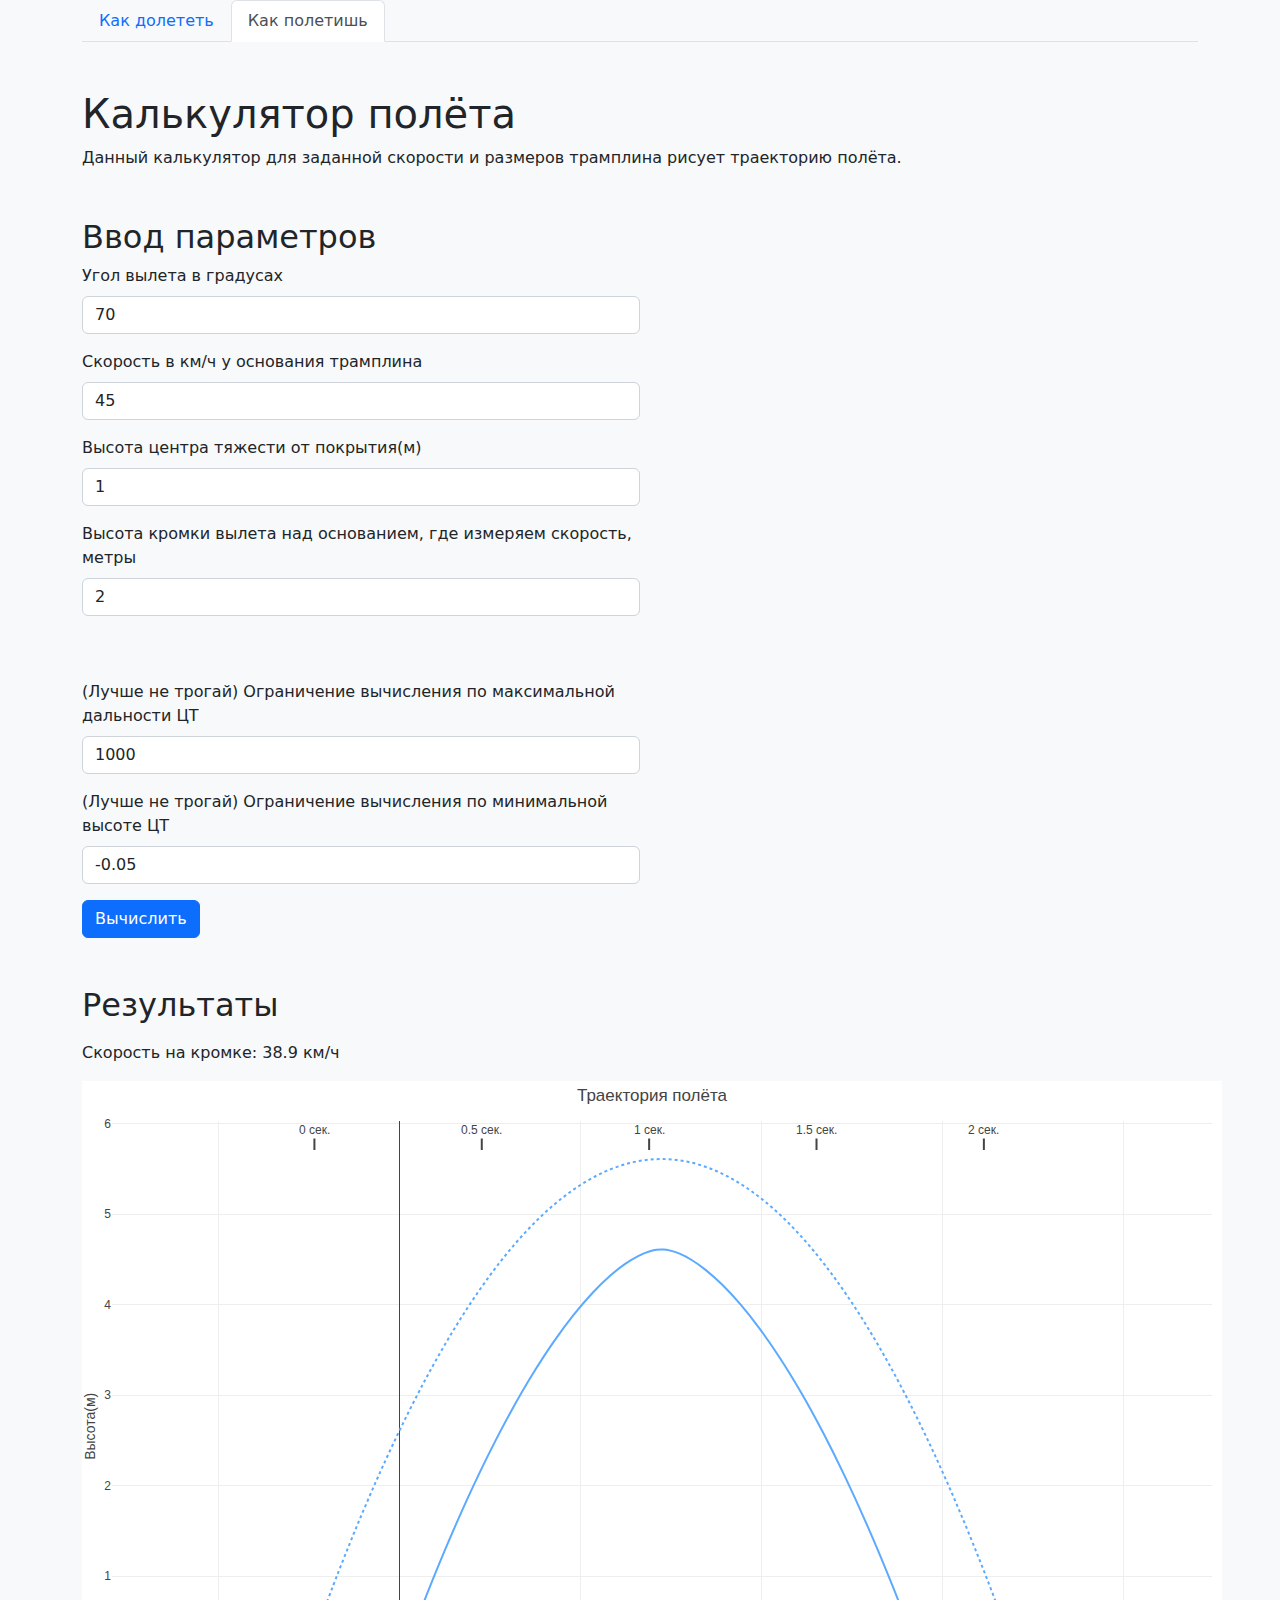
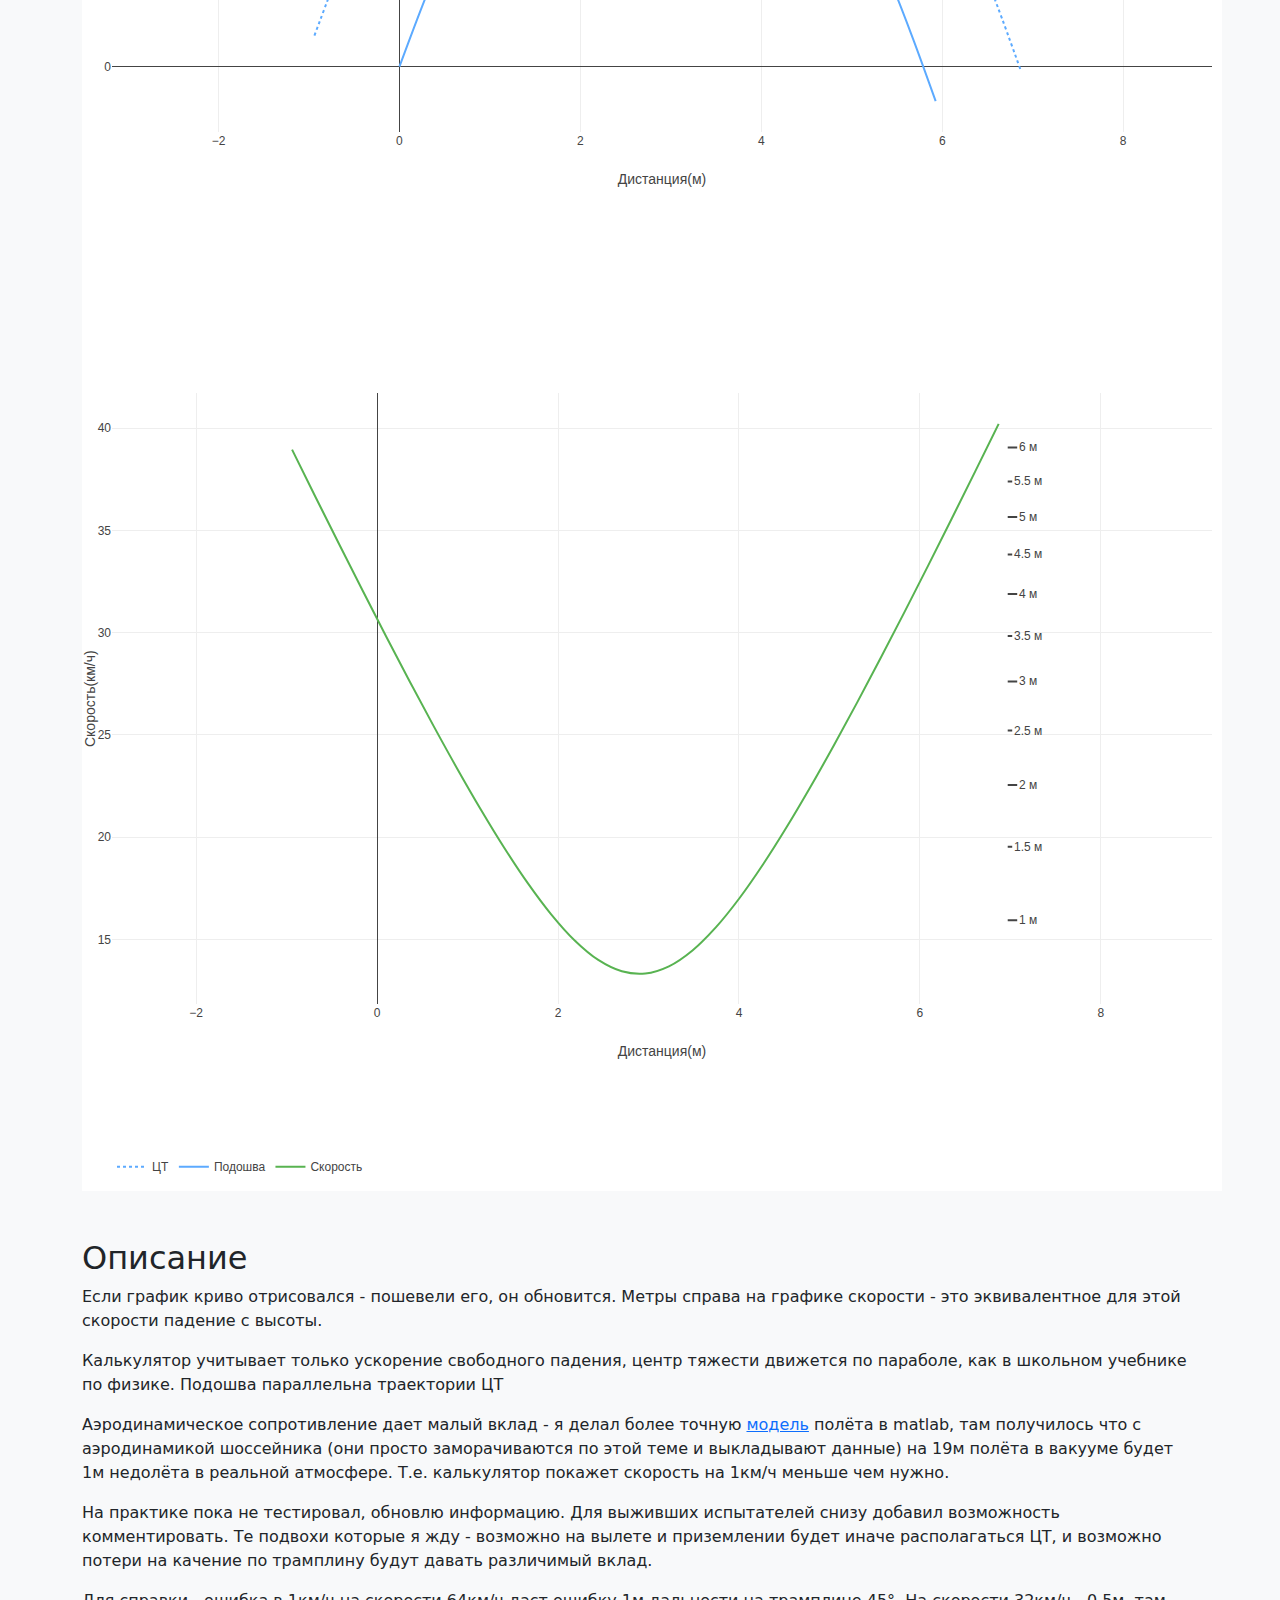
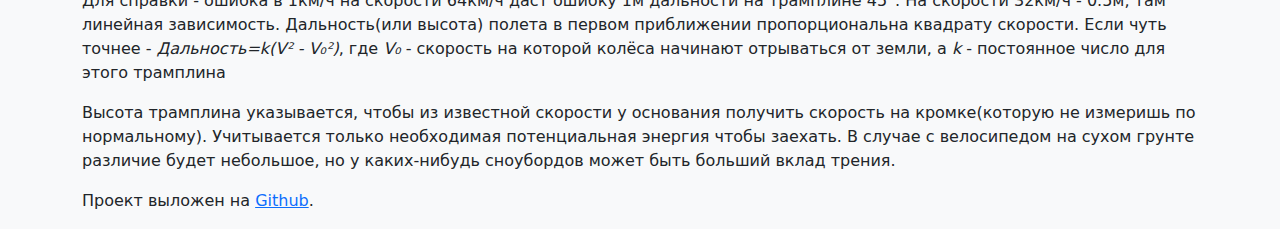
==== commit 1252ae45: "Описание для глюков" ====
--- a/details.html
+++ b/details.html
@@ -308,7 +308,8 @@
     <div id="chart" class="mb-5"></div>
 
     <h2 class="mt-4">Описание</h2>
-    <p>Метры справа на графике скорости - это эквивалентное для этой скорости падение с высоты.</p>
+    <p>Если график криво отрисовался - пошевели его, он обновится. Метры справа на графике скорости - это эквивалентное
+        для этой скорости падение с высоты.</p>
 
     <p>Калькулятор учитывает только ускорение свободного падения, центр тяжести движется по параболе, как в школьном
     учебнике по физике. Подошва параллельна траектории ЦТ</p>
